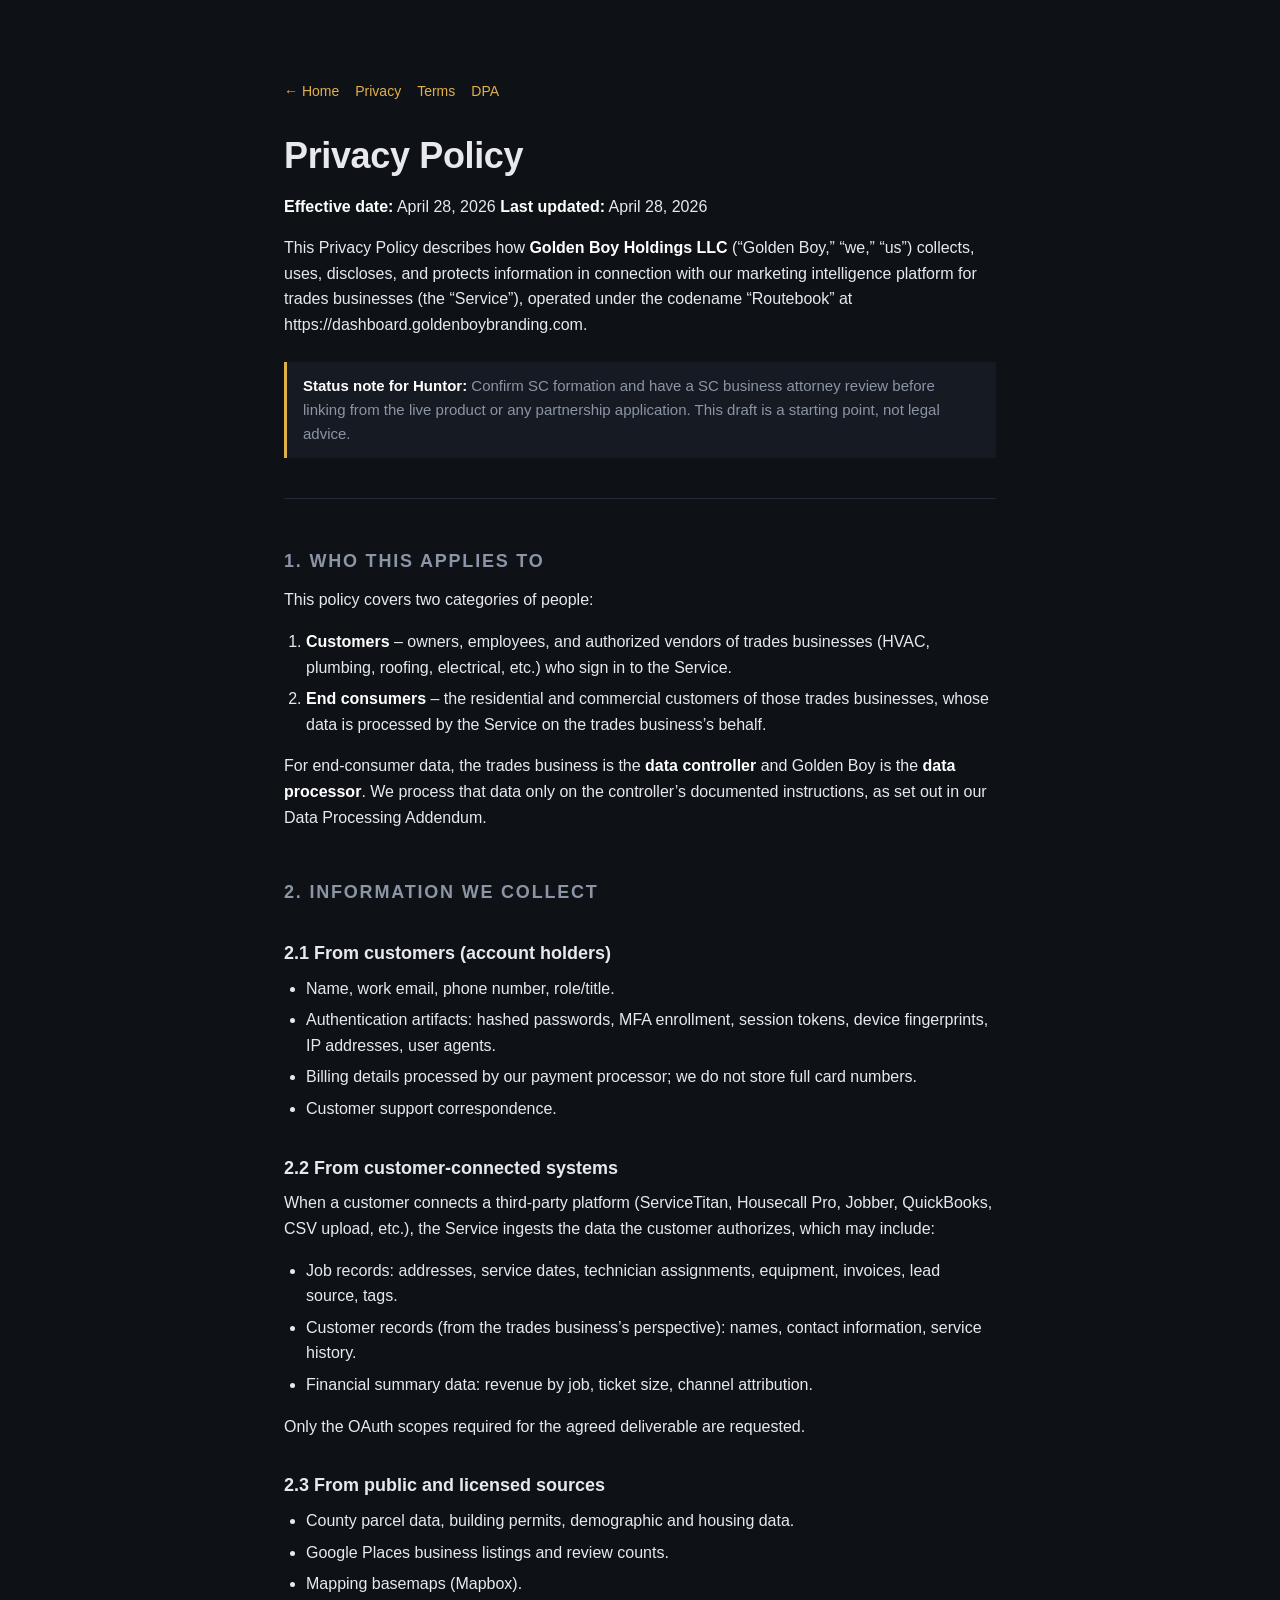
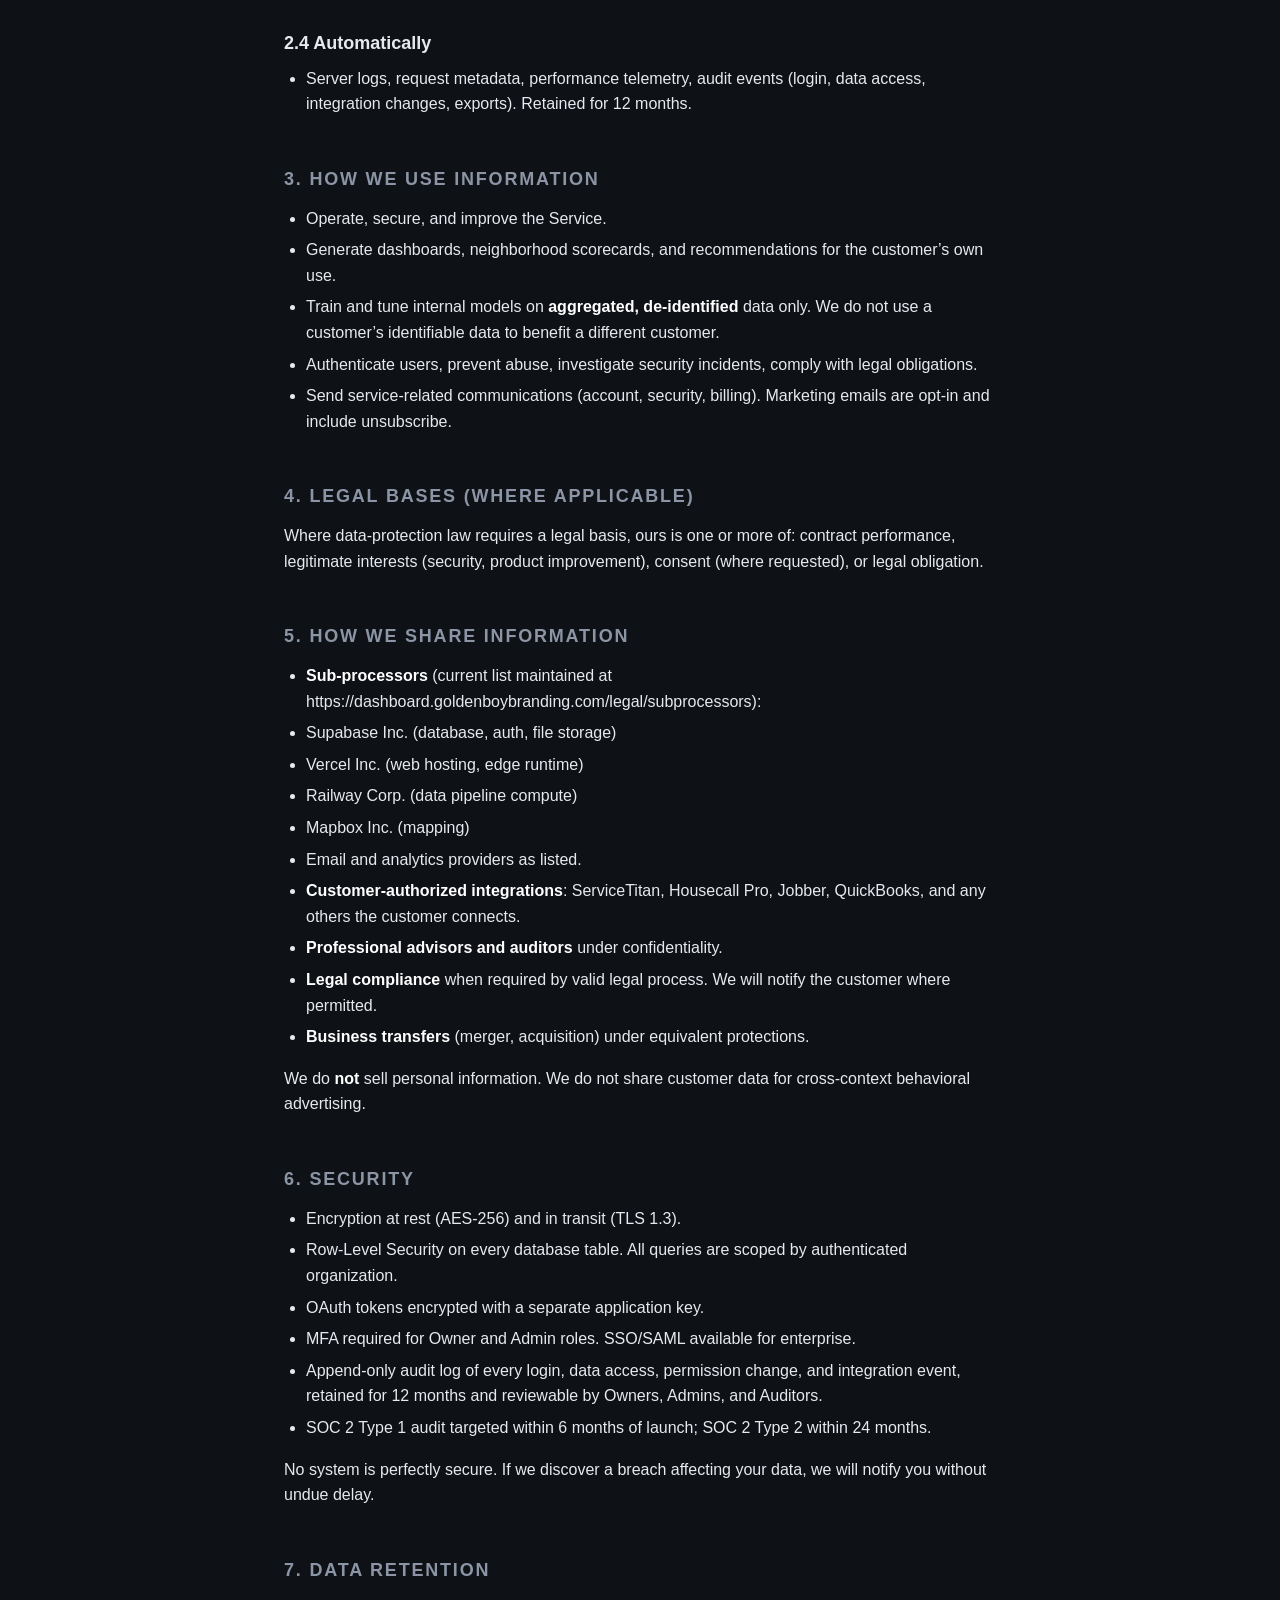
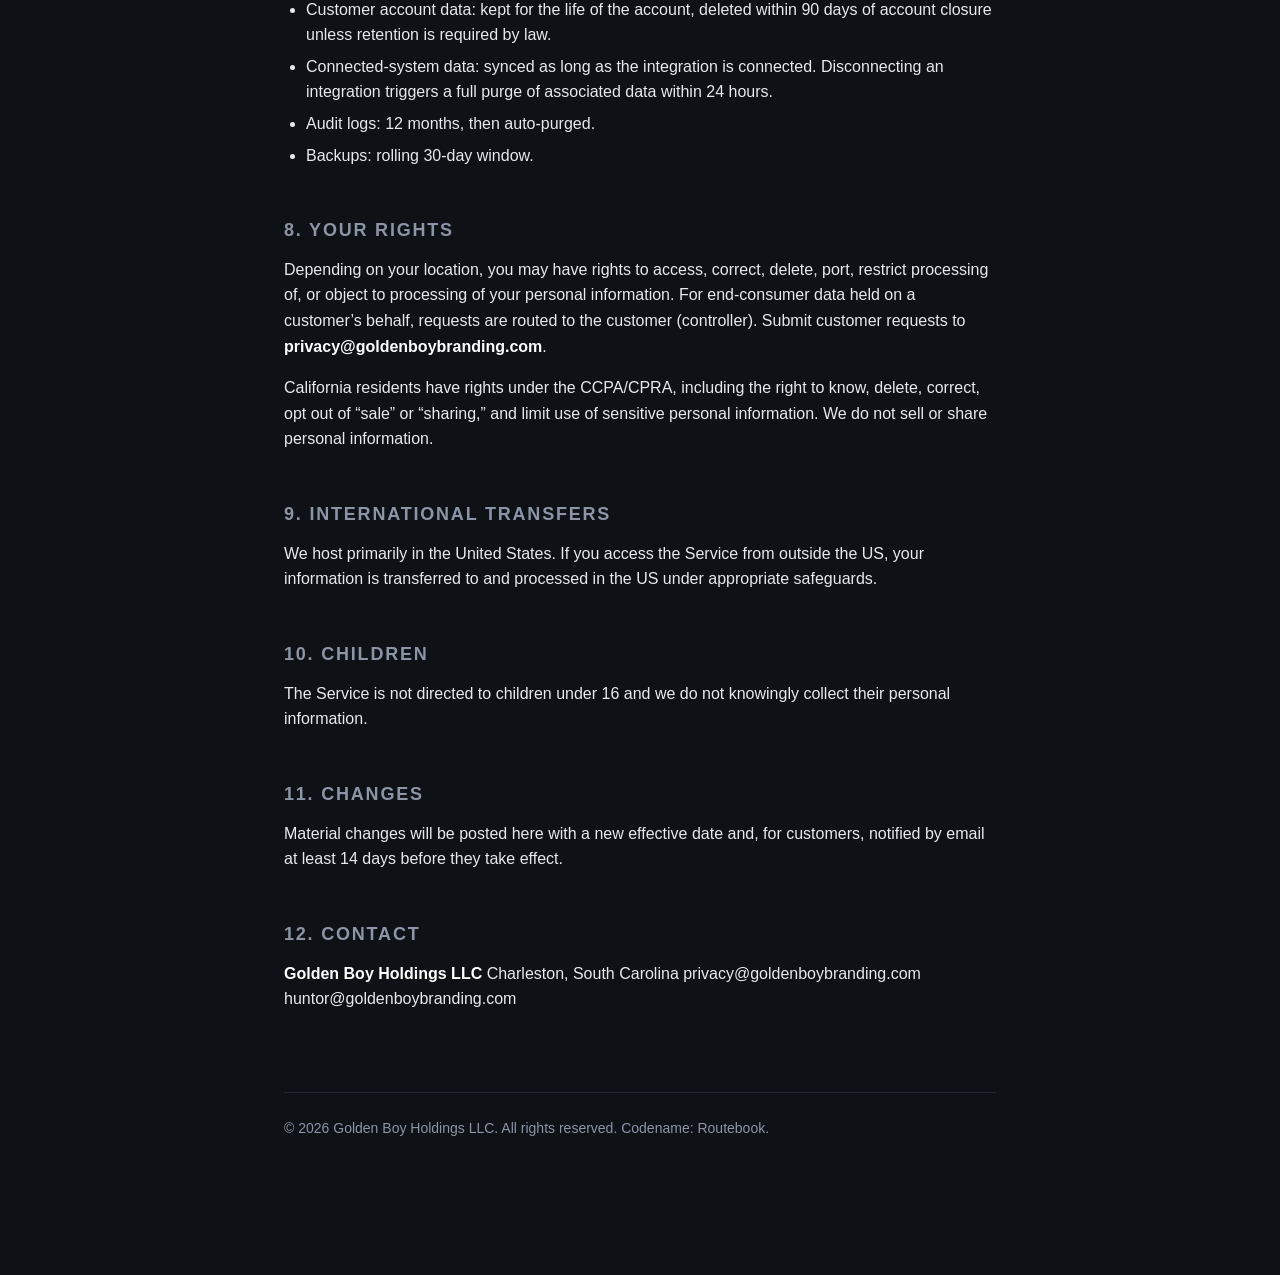
==== privacy.html @ e6a2152d "Add files via upload" ====
<!DOCTYPE html>
<html lang="en">
<head>
  <meta charset="UTF-8" />
  <meta name="viewport" content="width=device-width, initial-scale=1.0" />
  <title>Privacy Policy — Routebook by Golden Boy Holdings LLC</title>
  <link rel="stylesheet" href="/style.css" />
</head>
<body>
  <main class="wrap">
    <nav class="legal-nav">
      <a href="/">&larr; Home</a>
      <a href="/privacy.html">Privacy</a>
      <a href="/terms.html">Terms</a>
      <a href="/dpa.html">DPA</a>
    </nav>
    <h1>Privacy Policy</h1>
<p><strong>Effective date:</strong> April 28, 2026
<strong>Last updated:</strong> April 28, 2026</p>
<p>This Privacy Policy describes how <strong>Golden Boy Holdings LLC</strong> (&ldquo;Golden Boy,&rdquo; &ldquo;we,&rdquo; &ldquo;us&rdquo;) collects, uses, discloses, and protects information in connection with our marketing intelligence platform for trades businesses (the &ldquo;Service&rdquo;), operated under the codename &ldquo;Routebook&rdquo; at https://dashboard.goldenboybranding.com.</p>
<blockquote>
<p><strong>Status note for Huntor:</strong> Confirm SC formation and have a SC business attorney review before linking from the live product or any partnership application. This draft is a starting point, not legal advice.</p>
</blockquote>
<hr />
<h2>1. Who this applies to</h2>
<p>This policy covers two categories of people:</p>
<ol>
<li><strong>Customers</strong> – owners, employees, and authorized vendors of trades businesses (HVAC, plumbing, roofing, electrical, etc.) who sign in to the Service.</li>
<li><strong>End consumers</strong> – the residential and commercial customers of those trades businesses, whose data is processed by the Service on the trades business&rsquo;s behalf.</li>
</ol>
<p>For end-consumer data, the trades business is the <strong>data controller</strong> and Golden Boy is the <strong>data processor</strong>. We process that data only on the controller&rsquo;s documented instructions, as set out in our Data Processing Addendum.</p>
<h2>2. Information we collect</h2>
<h3>2.1 From customers (account holders)</h3>
<ul>
<li>Name, work email, phone number, role/title.</li>
<li>Authentication artifacts: hashed passwords, MFA enrollment, session tokens, device fingerprints, IP addresses, user agents.</li>
<li>Billing details processed by our payment processor; we do not store full card numbers.</li>
<li>Customer support correspondence.</li>
</ul>
<h3>2.2 From customer-connected systems</h3>
<p>When a customer connects a third-party platform (ServiceTitan, Housecall Pro, Jobber, QuickBooks, CSV upload, etc.), the Service ingests the data the customer authorizes, which may include:</p>
<ul>
<li>Job records: addresses, service dates, technician assignments, equipment, invoices, lead source, tags.</li>
<li>Customer records (from the trades business&rsquo;s perspective): names, contact information, service history.</li>
<li>Financial summary data: revenue by job, ticket size, channel attribution.</li>
</ul>
<p>Only the OAuth scopes required for the agreed deliverable are requested.</p>
<h3>2.3 From public and licensed sources</h3>
<ul>
<li>County parcel data, building permits, demographic and housing data.</li>
<li>Google Places business listings and review counts.</li>
<li>Mapping basemaps (Mapbox).</li>
</ul>
<h3>2.4 Automatically</h3>
<ul>
<li>Server logs, request metadata, performance telemetry, audit events (login, data access, integration changes, exports). Retained for 12 months.</li>
</ul>
<h2>3. How we use information</h2>
<ul>
<li>Operate, secure, and improve the Service.</li>
<li>Generate dashboards, neighborhood scorecards, and recommendations for the customer&rsquo;s own use.</li>
<li>Train and tune internal models on <strong>aggregated, de-identified</strong> data only. We do not use a customer&rsquo;s identifiable data to benefit a different customer.</li>
<li>Authenticate users, prevent abuse, investigate security incidents, comply with legal obligations.</li>
<li>Send service-related communications (account, security, billing). Marketing emails are opt-in and include unsubscribe.</li>
</ul>
<h2>4. Legal bases (where applicable)</h2>
<p>Where data-protection law requires a legal basis, ours is one or more of: contract performance, legitimate interests (security, product improvement), consent (where requested), or legal obligation.</p>
<h2>5. How we share information</h2>
<ul>
<li><strong>Sub-processors</strong> (current list maintained at https://dashboard.goldenboybranding.com/legal/subprocessors):</li>
<li>Supabase Inc. (database, auth, file storage)</li>
<li>Vercel Inc. (web hosting, edge runtime)</li>
<li>Railway Corp. (data pipeline compute)</li>
<li>Mapbox Inc. (mapping)</li>
<li>Email and analytics providers as listed.</li>
<li><strong>Customer-authorized integrations</strong>: ServiceTitan, Housecall Pro, Jobber, QuickBooks, and any others the customer connects.</li>
<li><strong>Professional advisors and auditors</strong> under confidentiality.</li>
<li><strong>Legal compliance</strong> when required by valid legal process. We will notify the customer where permitted.</li>
<li><strong>Business transfers</strong> (merger, acquisition) under equivalent protections.</li>
</ul>
<p>We do <strong>not</strong> sell personal information. We do not share customer data for cross-context behavioral advertising.</p>
<h2>6. Security</h2>
<ul>
<li>Encryption at rest (AES-256) and in transit (TLS 1.3).</li>
<li>Row-Level Security on every database table. All queries are scoped by authenticated organization.</li>
<li>OAuth tokens encrypted with a separate application key.</li>
<li>MFA required for Owner and Admin roles. SSO/SAML available for enterprise.</li>
<li>Append-only audit log of every login, data access, permission change, and integration event, retained for 12 months and reviewable by Owners, Admins, and Auditors.</li>
<li>SOC 2 Type 1 audit targeted within 6 months of launch; SOC 2 Type 2 within 24 months.</li>
</ul>
<p>No system is perfectly secure. If we discover a breach affecting your data, we will notify you without undue delay.</p>
<h2>7. Data retention</h2>
<ul>
<li>Customer account data: kept for the life of the account, deleted within 90 days of account closure unless retention is required by law.</li>
<li>Connected-system data: synced as long as the integration is connected. Disconnecting an integration triggers a full purge of associated data within 24 hours.</li>
<li>Audit logs: 12 months, then auto-purged.</li>
<li>Backups: rolling 30-day window.</li>
</ul>
<h2>8. Your rights</h2>
<p>Depending on your location, you may have rights to access, correct, delete, port, restrict processing of, or object to processing of your personal information. For end-consumer data held on a customer&rsquo;s behalf, requests are routed to the customer (controller). Submit customer requests to <strong>privacy@goldenboybranding.com</strong>.</p>
<p>California residents have rights under the CCPA/CPRA, including the right to know, delete, correct, opt out of &ldquo;sale&rdquo; or &ldquo;sharing,&rdquo; and limit use of sensitive personal information. We do not sell or share personal information.</p>
<h2>9. International transfers</h2>
<p>We host primarily in the United States. If you access the Service from outside the US, your information is transferred to and processed in the US under appropriate safeguards.</p>
<h2>10. Children</h2>
<p>The Service is not directed to children under 16 and we do not knowingly collect their personal information.</p>
<h2>11. Changes</h2>
<p>Material changes will be posted here with a new effective date and, for customers, notified by email at least 14 days before they take effect.</p>
<h2>12. Contact</h2>
<p><strong>Golden Boy Holdings LLC</strong>
Charleston, South Carolina
privacy@goldenboybranding.com
huntor@goldenboybranding.com
                                                          </p>
    <footer>
      <p>&copy; <span id="year"></span> Golden Boy Holdings LLC. All rights reserved. Codename: Routebook.</p>
    </footer>
  </main>
  <script>document.getElementById('year').textContent = new Date().getFullYear();</script>
</body>
</html>
---- style.css ----
/* Routebook holding site — minimal, readable, professional */
:root {
  --bg: #0e1116;
  --surface: #161a22;
  --text: #e7e9ee;
  --muted: #8b95a5;
  --accent: #e2b04a;
  --rule: #232834;
  --max: 760px;
}
* { box-sizing: border-box; }
html, body {
  margin: 0;
  padding: 0;
  background: var(--bg);
  color: var(--text);
  font-family: -apple-system, BlinkMacSystemFont, "Segoe UI", Roboto, "Helvetica Neue", Arial, sans-serif;
  line-height: 1.6;
  font-size: 16px;
  -webkit-font-smoothing: antialiased;
}
.wrap {
  max-width: var(--max);
  margin: 0 auto;
  padding: 80px 24px 120px;
}
header { margin-bottom: 56px; }
.eyebrow {
  text-transform: uppercase;
  letter-spacing: 0.18em;
  font-size: 12px;
  color: var(--accent);
  margin: 0 0 16px;
}
h1 {
  font-size: 36px;
  font-weight: 700;
  line-height: 1.2;
  margin: 0 0 16px;
  letter-spacing: -0.01em;
}
h2 {
  font-size: 18px;
  font-weight: 600;
  margin: 48px 0 12px;
  text-transform: uppercase;
  letter-spacing: 0.1em;
  color: var(--muted);
}
h3 { font-size: 18px; font-weight: 600; margin: 32px 0 8px; }
.lede { font-size: 18px; color: var(--muted); margin: 0; }
section { border-top: 1px solid var(--rule); padding-top: 16px; }
section:first-of-type { border-top: 0; padding-top: 0; }
p { margin: 0 0 16px; }
a {
  color: var(--accent);
  text-decoration: none;
  border-bottom: 1px solid rgba(226, 176, 74, 0.4);
}
a:hover { border-bottom-color: var(--accent); }
ul, ol { padding-left: 22px; margin: 0 0 16px; }
li { margin-bottom: 6px; }
ul.links { list-style: none; padding: 0; }
ul.links li { margin-bottom: 12px; font-size: 17px; }
hr { border: 0; border-top: 1px solid var(--rule); margin: 40px 0; }
strong { color: #fff; }
code, pre {
  font-family: ui-monospace, SFMono-Regular, Menlo, Consolas, monospace;
  font-size: 14px;
  background: var(--surface);
  border-radius: 4px;
  padding: 2px 6px;
}
blockquote {
  margin: 24px 0;
  padding: 12px 16px;
  border-left: 3px solid var(--accent);
  background: var(--surface);
  color: var(--muted);
  font-size: 15px;
}
blockquote p:last-child { margin-bottom: 0; }
footer {
  margin-top: 80px;
  padding-top: 24px;
  border-top: 1px solid var(--rule);
  color: var(--muted);
  font-size: 14px;
}
.legal-nav {
  display: flex;
  gap: 16px;
  font-size: 14px;
  margin-bottom: 32px;
  color: var(--muted);
}
.legal-nav a { border-bottom: 0; }
@media (max-width: 600px) {
  .wrap { padding: 48px 20px 80px; }
  h1 { font-size: 28px; }
}
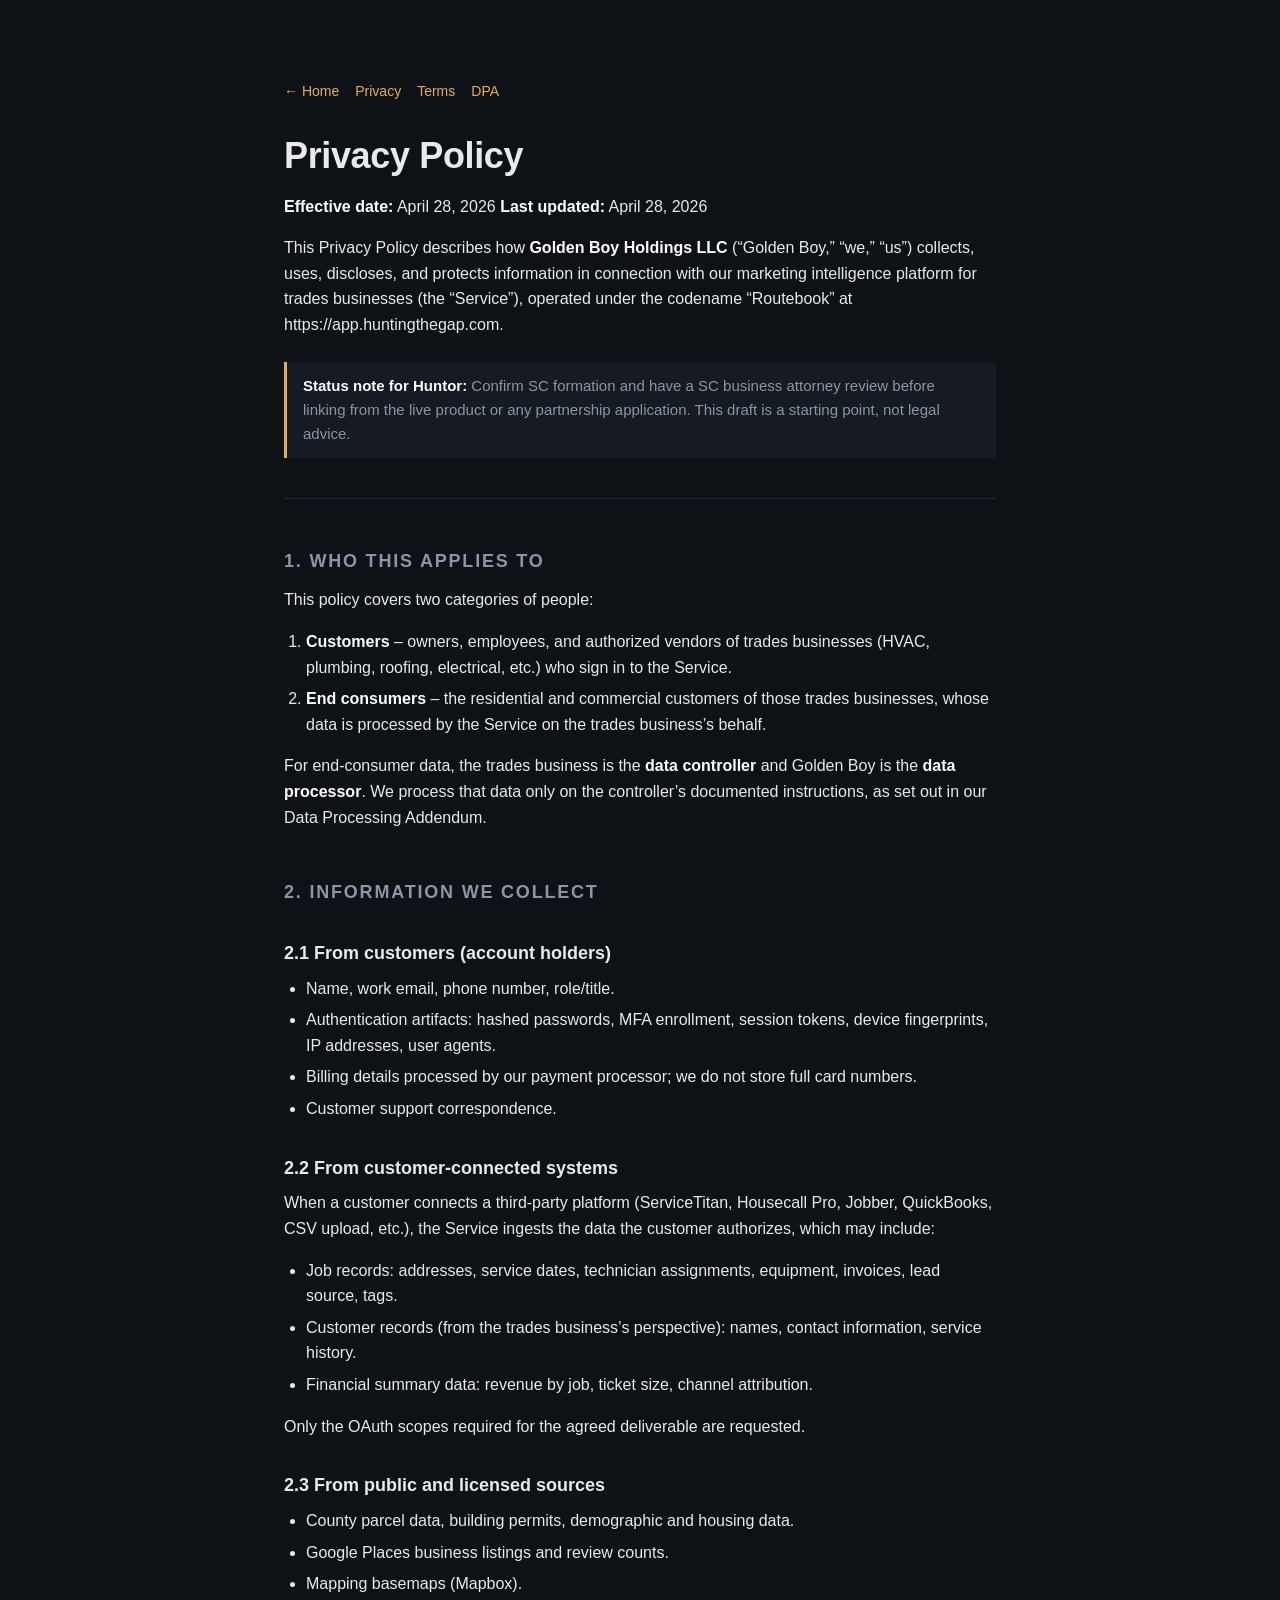
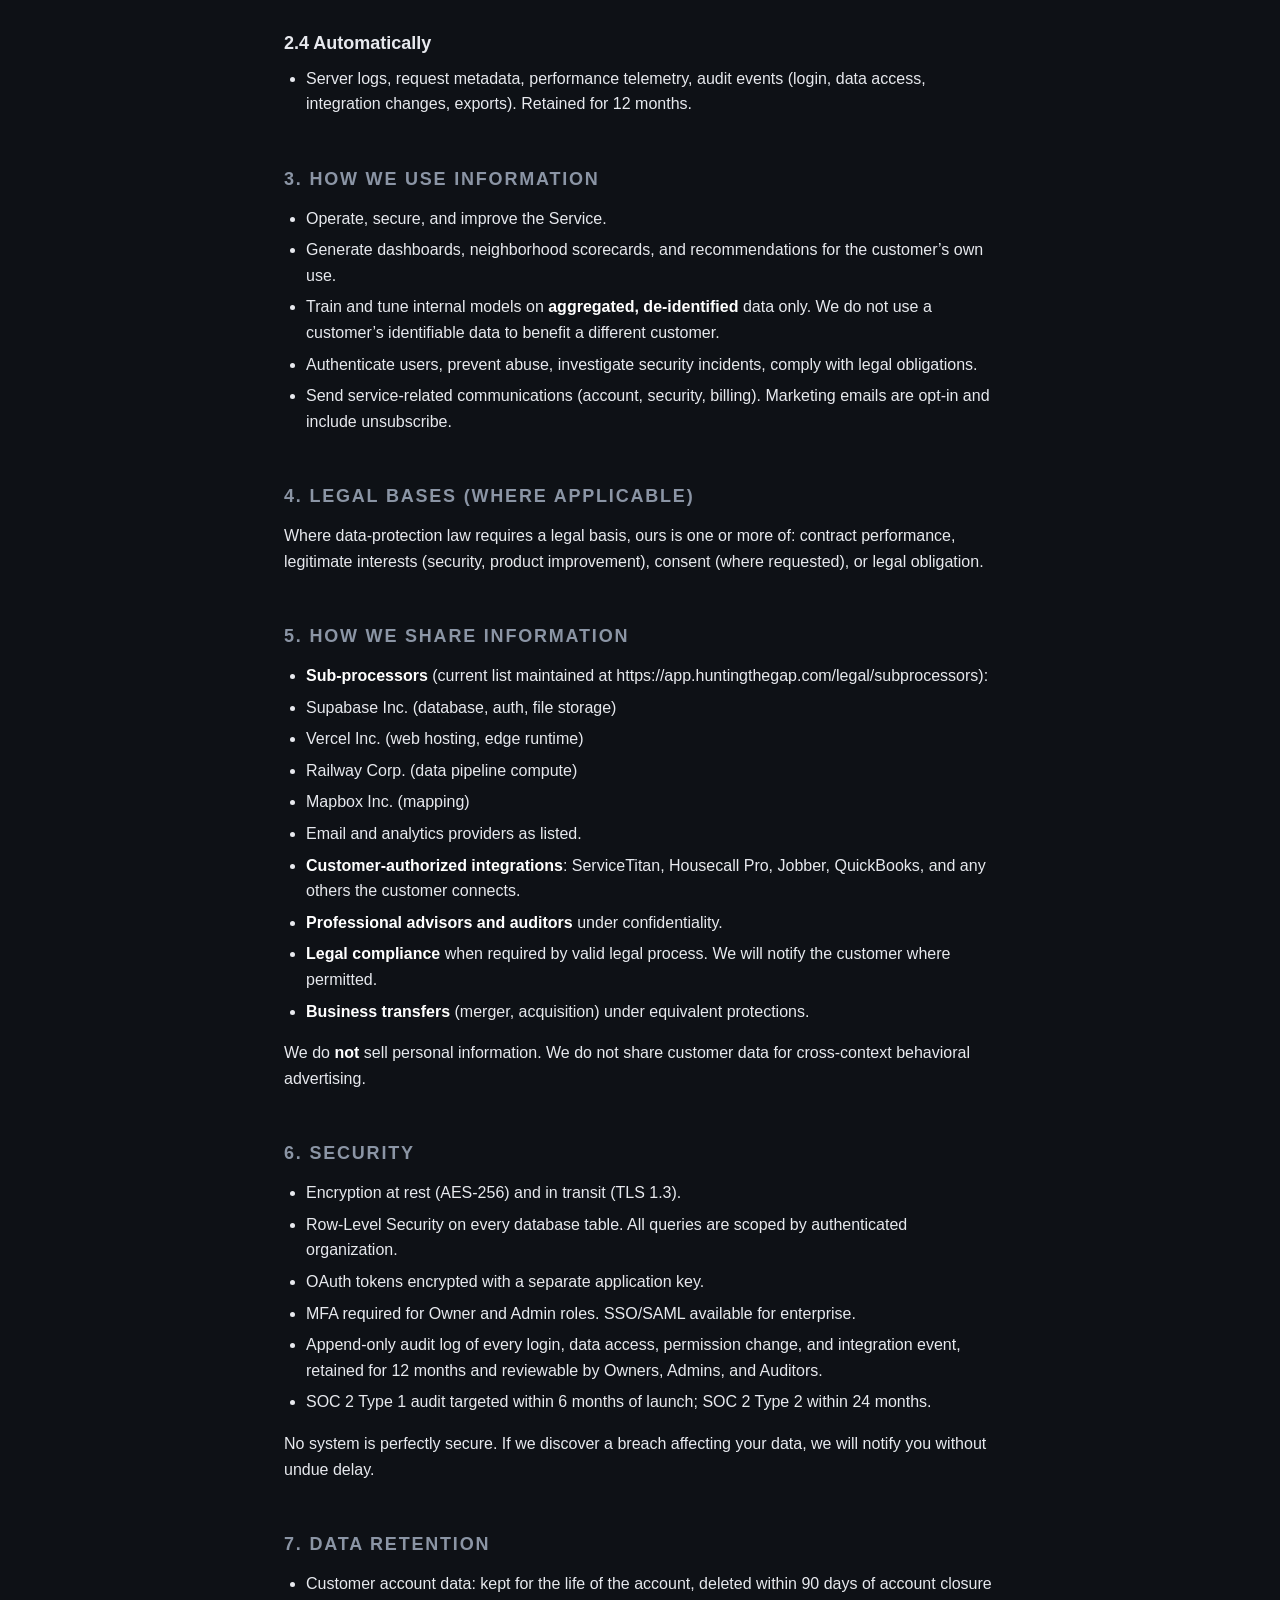
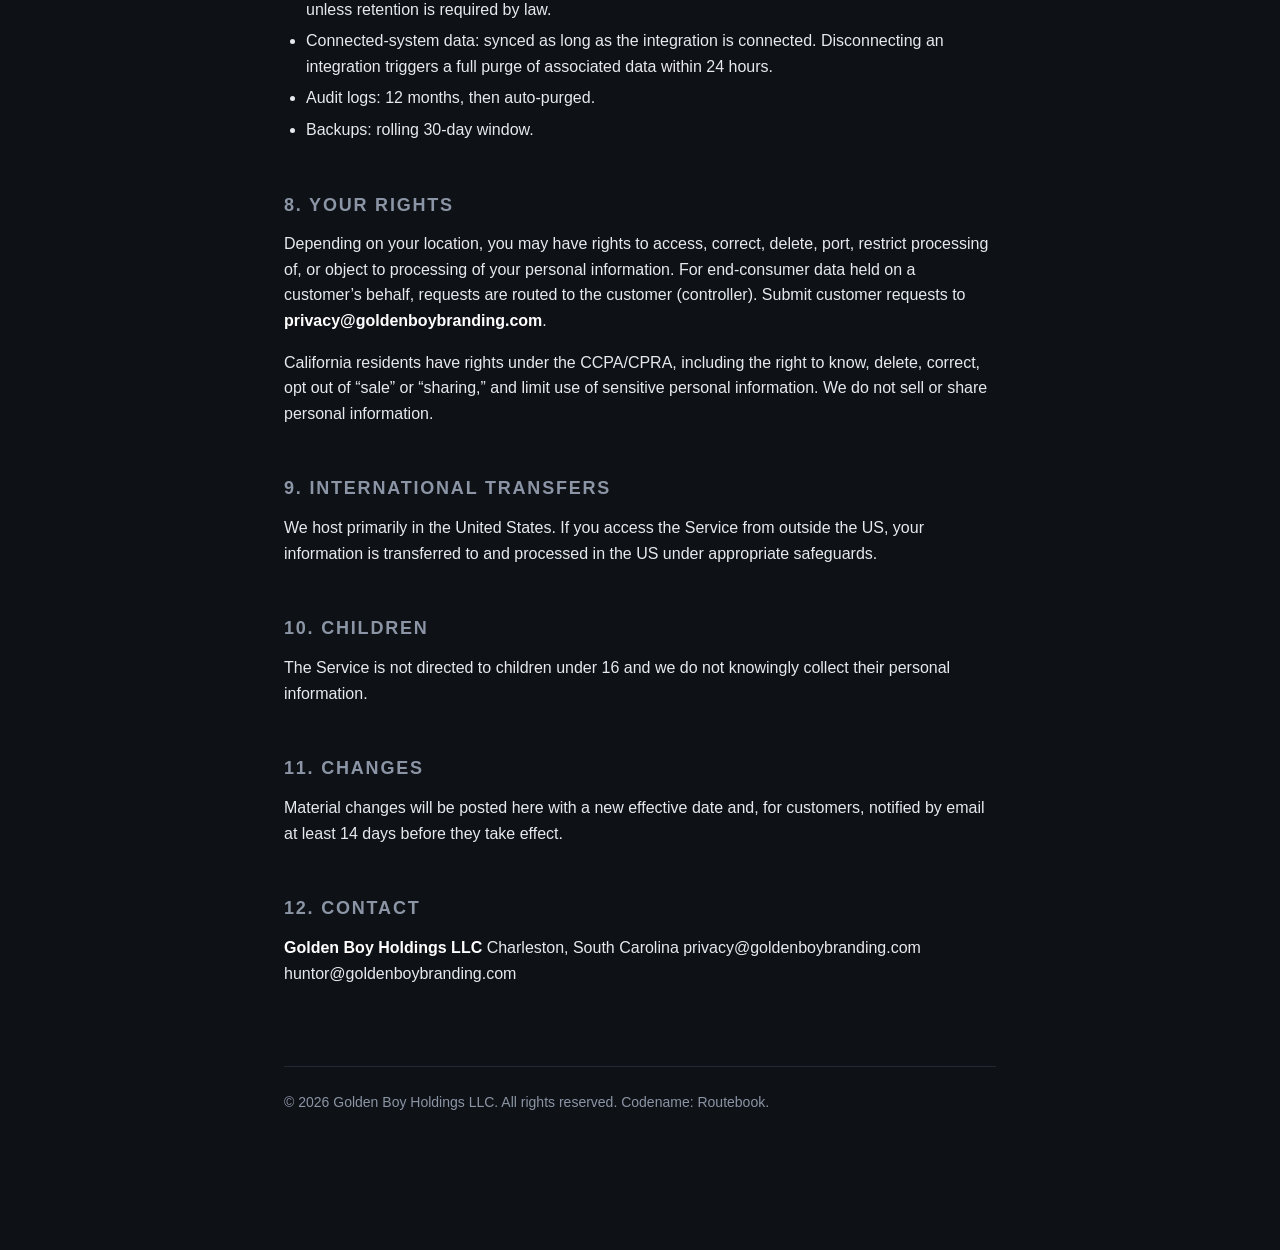
==== commit 84ff35e9: "Add files via upload" ====
--- a/privacy.html
+++ b/privacy.html
@@ -17,7 +17,7 @@
     <h1>Privacy Policy</h1>
 <p><strong>Effective date:</strong> April 28, 2026
 <strong>Last updated:</strong> April 28, 2026</p>
-<p>This Privacy Policy describes how <strong>Golden Boy Holdings LLC</strong> (&ldquo;Golden Boy,&rdquo; &ldquo;we,&rdquo; &ldquo;us&rdquo;) collects, uses, discloses, and protects information in connection with our marketing intelligence platform for trades businesses (the &ldquo;Service&rdquo;), operated under the codename &ldquo;Routebook&rdquo; at https://dashboard.goldenboybranding.com.</p>
+<p>This Privacy Policy describes how <strong>Golden Boy Holdings LLC</strong> (&ldquo;Golden Boy,&rdquo; &ldquo;we,&rdquo; &ldquo;us&rdquo;) collects, uses, discloses, and protects information in connection with our marketing intelligence platform for trades businesses (the &ldquo;Service&rdquo;), operated under the codename &ldquo;Routebook&rdquo; at https://app.huntingthegap.com.</p>
 <blockquote>
 <p><strong>Status note for Huntor:</strong> Confirm SC formation and have a SC business attorney review before linking from the live product or any partnership application. This draft is a starting point, not legal advice.</p>
 </blockquote>
@@ -67,7 +67,7 @@
 <p>Where data-protection law requires a legal basis, ours is one or more of: contract performance, legitimate interests (security, product improvement), consent (where requested), or legal obligation.</p>
 <h2>5. How we share information</h2>
 <ul>
-<li><strong>Sub-processors</strong> (current list maintained at https://dashboard.goldenboybranding.com/legal/subprocessors):</li>
+<li><strong>Sub-processors</strong> (current list maintained at https://app.huntingthegap.com/legal/subprocessors):</li>
 <li>Supabase Inc. (database, auth, file storage)</li>
 <li>Vercel Inc. (web hosting, edge runtime)</li>
 <li>Railway Corp. (data pipeline compute)</li>
